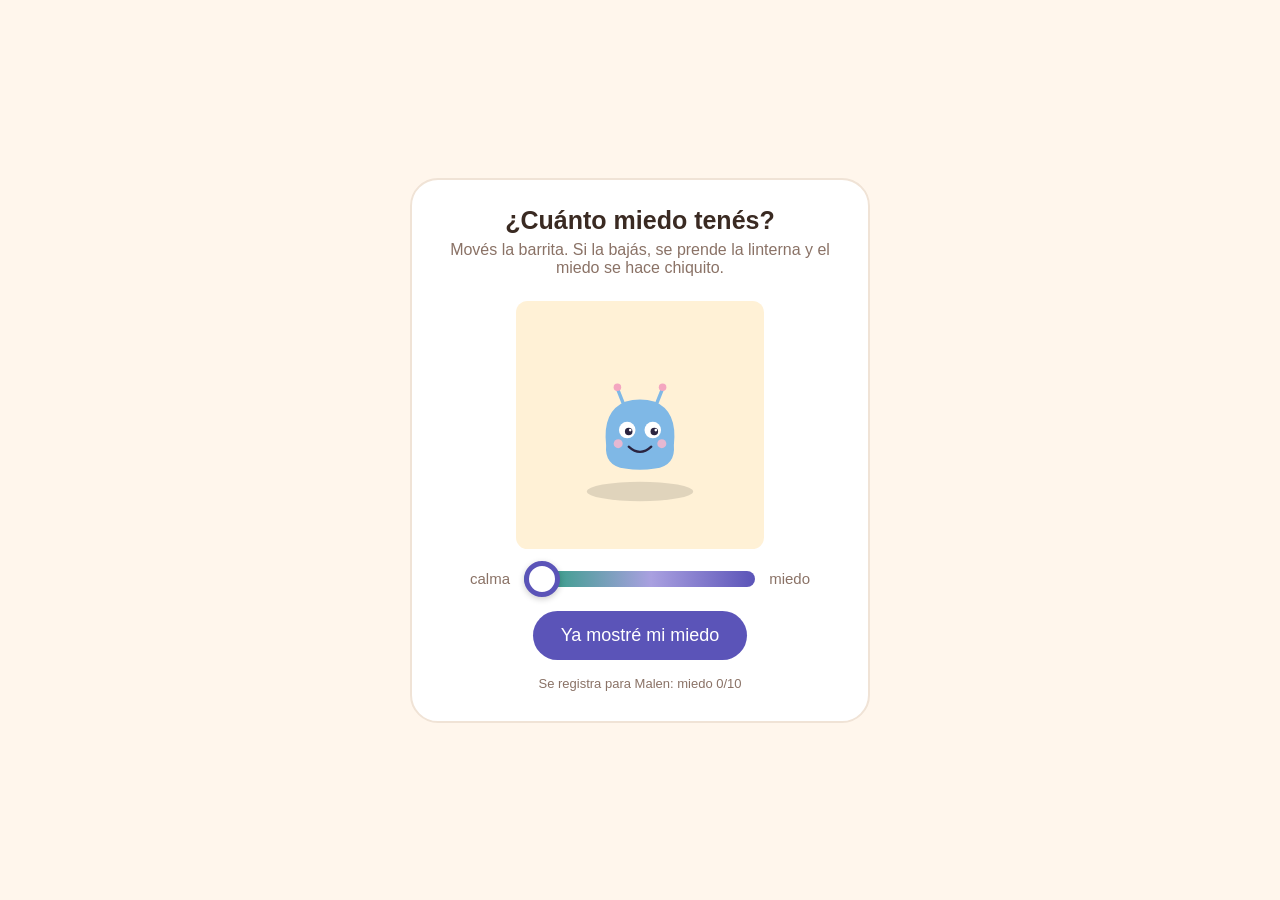
==== emociones-app/activities/miedo.html @ dce219d5 "Add follow-up calm-down activities and restyle the body silhouette - New "childActivity" step: after" ====
<!DOCTYPE html>
<html lang="es">
<head>
<meta charset="UTF-8" />
<meta name="viewport" content="width=device-width, initial-scale=1.0" />
<title>Actividad: La linterna del miedo</title>


<style>
  :root {
    --fondo:        #FFF6EC;
    --tarjeta:      #FFFFFF;
    --texto:        #3A2A22;
    --texto-suave:  #8A7266;
    --miedo:        #5B54B8;   /* violeta del miedo */
    --calma:        #1D9E75;
    --calma-suave:  #E1F5EE;
    --borde:        #F0E3D6;
  }
  * { box-sizing: border-box; }
  body {
    margin: 0; min-height: 100vh;
    display: flex; align-items: center; justify-content: center;
    background: var(--fondo);
    font-family: 'Nunito', sans-serif; color: var(--texto);
    padding: 16px;
  }
  .tarjeta {
    width: 100%; max-width: 460px;
    background: var(--tarjeta);
    border-radius: 28px; border: 2px solid var(--borde);
    padding: 26px 22px 30px; text-align: center;
  }
  .titulo {
    font-family: 'Fredoka', sans-serif; font-weight: 600;
    font-size: 25px; margin: 0 0 6px;
  }
  .consigna {
    font-size: 16px; color: var(--texto-suave);
    margin: 0 0 10px; min-height: 44px; transition: color 0.3s;
  }
  .escena {
    width: 260px; height: 260px; margin: 0 auto;
    display: flex; align-items: center; justify-content: center;
    user-select: none; -webkit-tap-highlight-color: transparent;
  }
  .escena.sacudir { animation: sacudida 0.14s; }
  @keyframes sacudida {
    0%,100% { transform: translateX(0); }
    50%     { transform: translateX(5px); }
  }

  /* ----- Barra deslizante ----- */
  .nivel {
    display: flex; align-items: center; gap: 12px;
    max-width: 340px; margin: 14px auto 0;
    font-family: 'Fredoka', sans-serif; font-size: 15px; color: var(--texto-suave);
  }
  .slider {
    -webkit-appearance: none; appearance: none;
    flex: 1; height: 16px; border-radius: 999px; outline: none; cursor: pointer;
    background: linear-gradient(90deg, var(--calma), #A9A0E0 55%, var(--miedo));
  }
  .slider::-webkit-slider-thumb {
    -webkit-appearance: none; appearance: none;
    width: 36px; height: 36px; border-radius: 50%;
    background: #fff; border: 5px solid var(--miedo);
    box-shadow: 0 2px 6px rgba(0,0,0,0.20); cursor: pointer; transition: border-color 0.3s;
  }
  .slider::-moz-range-thumb {
    width: 36px; height: 36px; border-radius: 50%;
    background: #fff; border: 5px solid var(--miedo);
    box-shadow: 0 2px 6px rgba(0,0,0,0.20); cursor: pointer;
  }
  .slider.calma::-webkit-slider-thumb { border-color: var(--calma); }
  .slider.calma::-moz-range-thumb     { border-color: var(--calma); }
  .slider:disabled { opacity: 0.6; cursor: default; }

  /* ----- Grilla de actividades (2da página) ----- */
  .actividades {
    display: none;
    grid-template-columns: repeat(3, 1fr);
    gap: 10px; margin-top: 18px;
  }
  .actividades.visible { display: grid; }
  .opcion {
    display: flex; flex-direction: column; align-items: center; gap: 6px;
    background: var(--calma-suave); border: 2px solid var(--calma-suave);
    border-radius: 16px; padding: 12px 6px; cursor: pointer;
    font-family: 'Fredoka', sans-serif; color: var(--texto);
    transition: transform 0.1s, border-color 0.2s;
  }
  .opcion:hover  { border-color: var(--calma); }
  .opcion:active { transform: scale(0.95); }
  .opcion-img {
    width: 56px; height: 56px; border-radius: 12px; background: #fff;
    display: flex; align-items: center; justify-content: center;
    font-size: 32px; line-height: 1;
  }
  .opcion-img img { width: 100%; height: 100%; object-fit: contain; border-radius: 12px; }
  .opcion-txt { font-size: 12px; color: var(--texto-suave); line-height: 1.15; }

  .boton {
    margin-top: 22px; font-family: 'Fredoka', sans-serif;
    font-size: 18px; font-weight: 500; color: #fff;
    background: var(--miedo); border: none; border-radius: 999px;
    padding: 14px 28px; cursor: pointer;
    transition: background 0.2s, transform 0.1s;
  }
  .boton:hover  { filter: brightness(0.95); }
  .boton:active { transform: scale(0.96); }
  .registro {
    margin: 16px auto 0; font-size: 13px; color: var(--texto-suave);
    font-family: 'Nunito', sans-serif;
  }
  @media (prefers-reduced-motion: reduce) {
    .escena.sacudir { animation: none; }
  }
</style>
</head>
<body>

  <div class="tarjeta">
    <h1 class="titulo" id="titulo">¿Cuánto miedo tenés?</h1>
    <p class="consigna" id="consigna">Movés la barrita. Si la bajás, se prende la linterna y el miedo se hace chiquito.</p>

    <div class="escena" id="escena">
      <svg viewBox="0 0 560 560" width="248" height="248" xmlns="http://www.w3.org/2000/svg" aria-hidden="true">
        <defs>
          <radialGradient id="luz" cx="50%" cy="48%" r="55%">
            <stop offset="0%"  stop-color="#FFF3C8" stop-opacity="0.95"/>
            <stop offset="100%" stop-color="#FFF3C8" stop-opacity="0"/>
          </radialGradient>
        </defs>

        <!-- Cuarto: cambia de oscuro (miedo) a claro (calma) -->
        <rect id="cuarto" x="0" y="0" width="560" height="560" rx="26" fill="#FFF1D6"/>
        <!-- Luz de la linterna (más fuerte cuanto más calma) -->
        <circle id="luz" cx="280" cy="285" r="230" fill="url(#luz)" opacity="0"/>
        <!-- Sombra en el piso -->
        <ellipse cx="280" cy="430" rx="120" ry="22" fill="#000" opacity="0.12"/>
        <!-- Halo suave de respiración (2da página) -->
        <circle id="respiracion" cx="280" cy="300" r="0" fill="#FFE29A" opacity="0.45"/>

        <!-- EL MONSTRUO: dos versiones superpuestas que se cruzan.
             #feo (asustador) y #lindo (simpático). El grupo entero se
             son siempre del mismo tamaño; solo cambia cuál se ve. -->
        <g id="monstruo" transform="translate(280,300) scale(0.85)">

          <!-- ---- Monstruo simpático ---- -->
          <g id="lindo">
            <line x1="-45" y1="-82" x2="-60" y2="-120" stroke="#7FB8E6" stroke-width="9" stroke-linecap="round"/>
            <circle cx="-60" cy="-124" r="10" fill="#F4A6C0"/>
            <line x1="45" y1="-82" x2="60" y2="-120" stroke="#7FB8E6" stroke-width="9" stroke-linecap="round"/>
            <circle cx="60" cy="-124" r="10" fill="#F4A6C0"/>
            <path d="M-90,30 Q-100,-60 -40,-85 Q0,-98 40,-85 Q100,-60 90,30 Q95,85 40,92 Q0,99 -40,92 Q-95,85 -90,30 Z" fill="#7FB8E6"/>
            <circle cx="-34" cy="-10" r="22" fill="#fff"/>
            <circle cx="34" cy="-10" r="22" fill="#fff"/>
            <circle cx="-30" cy="-6" r="10" fill="#2A2440"/>
            <circle cx="38" cy="-6" r="10" fill="#2A2440"/>
            <circle cx="-26" cy="-10" r="3.5" fill="#fff"/>
            <circle cx="42" cy="-10" r="3.5" fill="#fff"/>
            <circle cx="-58" cy="26" r="12" fill="#F7B7CE" opacity="0.85"/>
            <circle cx="58" cy="26" r="12" fill="#F7B7CE" opacity="0.85"/>
            <path d="M-30,34 Q0,62 30,34" fill="none" stroke="#2A2440" stroke-width="6" stroke-linecap="round"/>
          </g>

          <!-- ---- Monstruo asustador ---- -->
          <g id="feo" opacity="0">
            <path d="M-72,-80 L-98,-128 L-46,-94 Z" fill="#241F33"/>
            <path d="M72,-80 L98,-128 L46,-94 Z" fill="#241F33"/>
            <path d="M-95,38 Q-108,-68 -40,-92 Q0,-106 40,-92 Q108,-68 95,38 Q100,90 40,95 Q0,101 -40,95 Q-100,90 -95,38 Z" fill="#241F33"/>
            <ellipse cx="-38" cy="-12" rx="20" ry="24" fill="#FFE45C"/>
            <ellipse cx="38" cy="-12" rx="20" ry="24" fill="#FFE45C"/>
            <ellipse cx="-34" cy="-8" rx="7" ry="13" fill="#1B1626"/>
            <ellipse cx="42" cy="-8" rx="7" ry="13" fill="#1B1626"/>
            <path d="M-60,-40 L-16,-22" stroke="#0F0B16" stroke-width="9" stroke-linecap="round"/>
            <path d="M60,-40 L16,-22" stroke="#0F0B16" stroke-width="9" stroke-linecap="round"/>
            <path d="M-42,42 Q0,58 42,42 L42,50 Q0,70 -42,50 Z" fill="#0F0B16"/>
            <polyline points="-38,45 -28,55 -18,45 -8,55 2,45 12,55 22,45 32,55 38,45"
                      fill="none" stroke="#fff" stroke-width="3"/>
          </g>

        </g>
      </svg>
    </div>

    <div class="nivel">
      <span>calma</span>
      <input type="range" class="slider" id="slider" min="0" max="10" step="1" value="0" aria-label="Nivel de miedo">
      <span>miedo</span>
    </div>

    <div class="actividades" id="actividades"></div>

    <button class="boton" id="boton">Ya mostré mi miedo</button>

    <p class="registro" id="registro">Se registra para Malen: miedo 0/10</p>
  </div>

<script>
/* ================================================================
   CONFIGURACIÓN
   ================================================================ */
const ACTIVIDAD = {
  emocion: "miedo",
  textos: {
    inicioTitulo:   "¿Cuánto miedo tenés?",
    inicioConsigna: "Movés la barrita. Si la bajás, se prende la linterna y el miedo se hace chiquito.",
    calmaTitulo:    "Ahora vamos a achicar el miedo",
    calmaConsigna:  "Respirá y bajá la barrita. Cuando estés mejor, tocá lo que te ayuda.",
    cierreTitulo:   "¡Muy bien!",
    cierreConsigna: "Miraste tu miedo de frente y lo hiciste chiquito y amigable.",
    botonSacar:     "Ya mostré mi miedo"
  }
};

/* Las 9 actividades de calma para el Miedo.
   El emoji es provisorio: se reemplaza por el dibujo de cada acción. */
const ACCIONES_MIEDO = [
  { id: "respirar",         nombre: "Respirar hondo",       emoji: "🌬️" },
  { id: "abrazo_mariposa",  nombre: "Abrazo de mariposa",   emoji: "🦋" },
  { id: "lugar_feliz",      nombre: "Mi lugar feliz",       emoji: "🌈" },
  { id: "frase_amable",     nombre: "Decirme algo bueno",   emoji: "💬" },
  { id: "pedir_abrazo",     nombre: "Pedir un abrazo",      emoji: "🤗" },
  { id: "contar_a_alguien", nombre: "Contarle a alguien",   emoji: "🧑" },
  { id: "pedir_ayuda",      nombre: "Pedir ayuda",          emoji: "🙋" },
  { id: "dibujar",          nombre: "Dibujar lo que siento",emoji: "🎨" },
  { id: "objeto_querido",   nombre: "Abrazar mi peluche",   emoji: "🧸" }
];

/* ================================================================
   ESTADO
   ================================================================ */
const estado = {
  fase: "sacar",
  intensidad: 0,
  pico: 0,
  queLoAyudo: null
};

const el = {
  titulo:       document.getElementById("titulo"),
  consigna:     document.getElementById("consigna"),
  escena:       document.getElementById("escena"),
  cuarto:       document.getElementById("cuarto"),
  luz:          document.getElementById("luz"),
  respiracion:  document.getElementById("respiracion"),
  monstruo:     document.getElementById("monstruo"),
  feo:          document.getElementById("feo"),
  lindo:        document.getElementById("lindo"),
  slider:       document.getElementById("slider"),
  actividades:  document.getElementById("actividades"),
  boton:        document.getElementById("boton"),
  registro:     document.getElementById("registro")
};

/* ================================================================
   FUNCIONES
   ================================================================ */

// Mezcla dos números según t (0 a 1). Sirve para pasar de un color a otro.
function lerp(a, b, t) { return a + (b - a) * t; }

// Color del cuarto: de crema claro (calma) a violeta oscuro (miedo)
function colorCuarto(t) {
  const r = Math.round(lerp(255, 34, t));
  const g = Math.round(lerp(241, 30, t));
  const b = Math.round(lerp(214, 66, t));
  return "rgb(" + r + "," + g + "," + b + ")";
}

// dibujar(): mira el nivel de miedo y actualiza toda la escena
function dibujar() {
  const i = estado.intensidad;
  const t = i / 10;                                  // 0 = calma, 1 = mucho miedo

  el.cuarto.setAttribute("fill", colorCuarto(t));    // el cuarto se oscurece
  el.luz.setAttribute("opacity", (1 - t) * 0.9);     // la linterna alumbra al calmarse

  // Los dos monstruos quedan siempre del mismo tamaño (fijado en el SVG).
  el.feo.setAttribute("opacity",  t.toFixed(2));     // asustador aparece con el miedo
  el.lindo.setAttribute("opacity", (1 - t).toFixed(2)); // simpático aparece con la calma

  el.slider.value = i;
  const etiqueta = estado.fase === "cierre" ? "Guardado para Malen" : "Se registra para Malen";
  el.registro.textContent = etiqueta + ": miedo " + Math.round(i) + "/10";
}

function sacudir() {
  el.escena.classList.add("sacudir");
  setTimeout(() => el.escena.classList.remove("sacudir"), 140);
}

/* ------------------ LA BARRA DESLIZANTE ------------------ */
let ultimoNivel = 0;
function moverBarra() {
  if (estado.fase === "cierre") { el.slider.value = estado.intensidad; return; }
  const val = parseInt(el.slider.value, 10);
  if (val > ultimoNivel) sacudir();        // tiembla un poco cuando el miedo sube
  ultimoNivel = val;
  estado.intensidad = val;
  estado.pico = Math.max(estado.pico, val);
  dibujar();
}

/* ------------------ ARMAR LAS ACTIVIDADES ------------------ */
function renderActividades() {
  ACCIONES_MIEDO.forEach(accion => {
    const boton = document.createElement("button");
    boton.className = "opcion";
    boton.dataset.id = accion.id;
    // El día de mañana, en vez del emoji, acá va: <img src="imagenes/.../ID.png">
    boton.innerHTML =
      '<span class="opcion-img">' + accion.emoji + '</span>' +
      '<span class="opcion-txt">' + accion.nombre + '</span>';
    boton.addEventListener("click", () => elegirAyuda(accion.id));
    el.actividades.appendChild(boton);
  });
}

/* ------------------ FASE 2: CALMARSE ------------------ */
function empezarCalma() {
  if (estado.pico === 0) return;
  estado.fase = "calma";
  el.titulo.textContent    = ACTIVIDAD.textos.calmaTitulo;
  el.consigna.textContent  = ACTIVIDAD.textos.calmaConsigna;
  el.slider.classList.add("calma");
  el.actividades.classList.add("visible");
  el.boton.style.display   = "none";
  animarRespiracion();
}
function animarRespiracion() {
  let r = 40, creciendo = true;
  setInterval(() => {
    if (creciendo) { r += 1.8; if (r >= 115) creciendo = false; }
    else           { r -= 1.8; if (r <= 40)  creciendo = true; }
    el.respiracion.setAttribute("r", r);
  }, 40);
}

/* ------------------ FASE 3: CIERRE ------------------ */
function elegirAyuda(id) {
  if (estado.fase !== "calma") return;
  const accion = ACCIONES_MIEDO.find(a => a.id === id);
  estado.queLoAyudo = accion ? accion.nombre : id;
  estado.fase = "cierre";
  el.titulo.textContent   = ACTIVIDAD.textos.cierreTitulo;
  el.consigna.textContent = ACTIVIDAD.textos.cierreConsigna;
  el.consigna.style.color = "var(--calma)";
  el.actividades.classList.remove("visible");
  el.slider.disabled = true;

  const resultado = {
    emocion: ACTIVIDAD.emocion,
    intensidadMaxima: estado.pico,
    intensidadFinal: Math.round(estado.intensidad),
    queLoAyudo: id,
    queLoAyudoNombre: estado.queLoAyudo,
    reguloSolo: estado.intensidad <= 3,
    fecha: new Date().toISOString()
  };
  console.log("Resultado de la sesión:", resultado);
  if (window.parent !== window) { window.parent.postMessage(Object.assign({ type: "activity-complete" }, resultado), "*"); }
  el.registro.textContent =
    "Guardado en la ficha: llegó a " + resultado.intensidadMaxima +
    "/10 · lo ayudó " + resultado.queLoAyudoNombre.toLowerCase();
  dibujar();
}

/* ================================================================
   CONEXIONES Y ARRANQUE
   ================================================================ */
renderActividades();
el.slider.addEventListener("input", moverBarra);
el.boton.addEventListener("click", empezarCalma);

el.titulo.textContent   = ACTIVIDAD.textos.inicioTitulo;
el.consigna.textContent = ACTIVIDAD.textos.inicioConsigna;
el.boton.textContent    = ACTIVIDAD.textos.botonSacar;
dibujar();
</script>
</body>
</html>
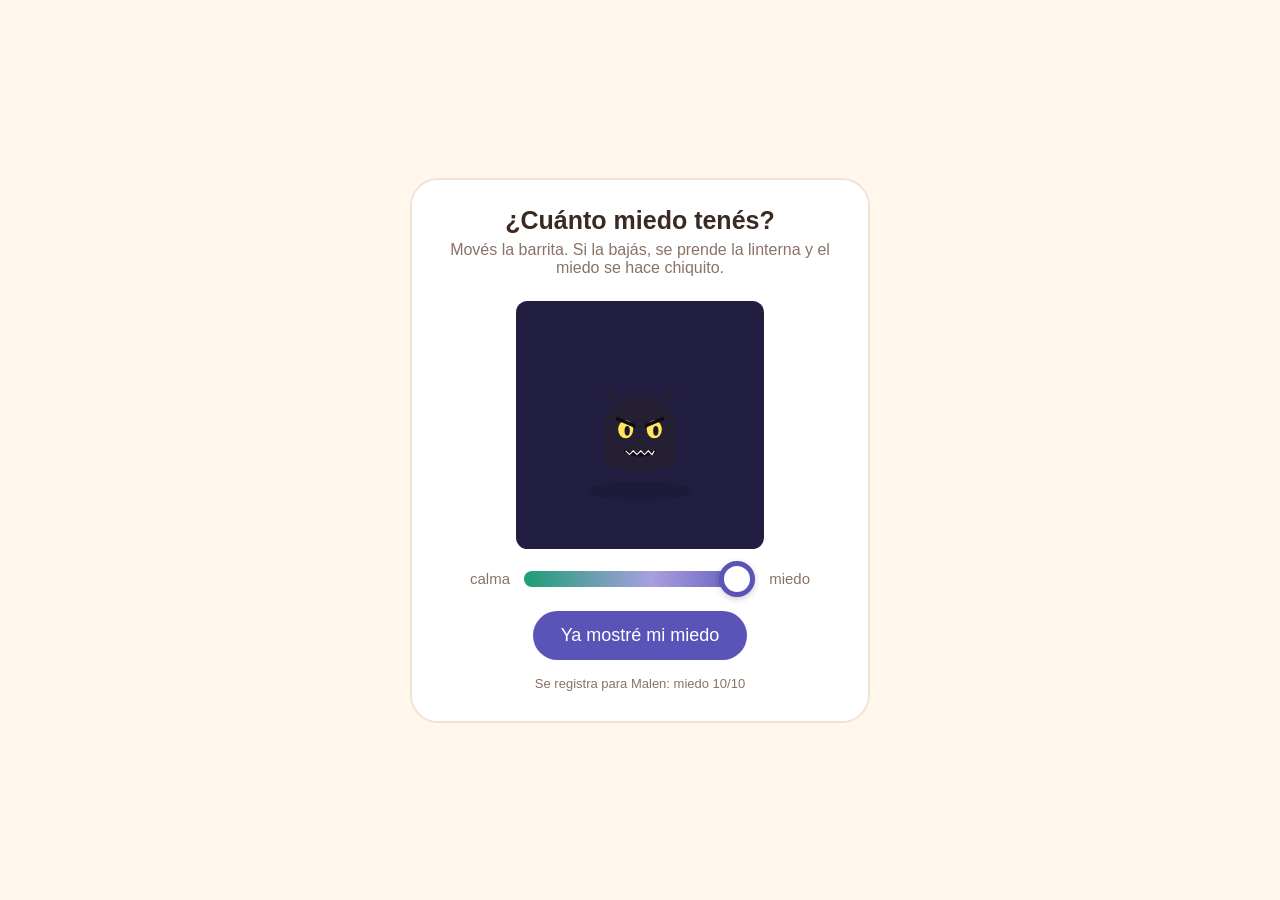
==== commit 877418d7: "Adjust body-part legend, follow-up transition, and the miedo activity - Body-part screen: drop the r" ====
--- a/emociones-app/activities/miedo.html
+++ b/emociones-app/activities/miedo.html
@@ -187,7 +187,7 @@
 
     <div class="nivel">
       <span>calma</span>
-      <input type="range" class="slider" id="slider" min="0" max="10" step="1" value="0" aria-label="Nivel de miedo">
+      <input type="range" class="slider" id="slider" min="0" max="10" step="1" value="10" aria-label="Nivel de miedo">
       <span>miedo</span>
     </div>
 
@@ -234,8 +234,8 @@
    ================================================================ */
 const estado = {
   fase: "sacar",
-  intensidad: 0,
-  pico: 0,
+  intensidad: 10,
+  pico: 10,
   queLoAyudo: null
 };
 
@@ -293,7 +293,7 @@
 }
 
 /* ------------------ LA BARRA DESLIZANTE ------------------ */
-let ultimoNivel = 0;
+let ultimoNivel = 10;
 function moverBarra() {
   if (estado.fase === "cierre") { el.slider.value = estado.intensidad; return; }
   const val = parseInt(el.slider.value, 10);
@@ -365,7 +365,14 @@
   el.registro.textContent =
     "Guardado en la ficha: llegó a " + resultado.intensidadMaxima +
     "/10 · lo ayudó " + resultado.queLoAyudoNombre.toLowerCase();
-  dibujar();
+
+  // El cierre siempre muestra al monstruo ya calmado y amigable,
+  // más allá de en qué nivel haya quedado la barrita.
+  el.feo.setAttribute("opacity", "0");
+  el.lindo.setAttribute("opacity", "1");
+  el.luz.setAttribute("opacity", "0.9");
+  el.cuarto.setAttribute("fill", colorCuarto(0));
+  el.slider.value = 0;
 }
 
 /* ================================================================
